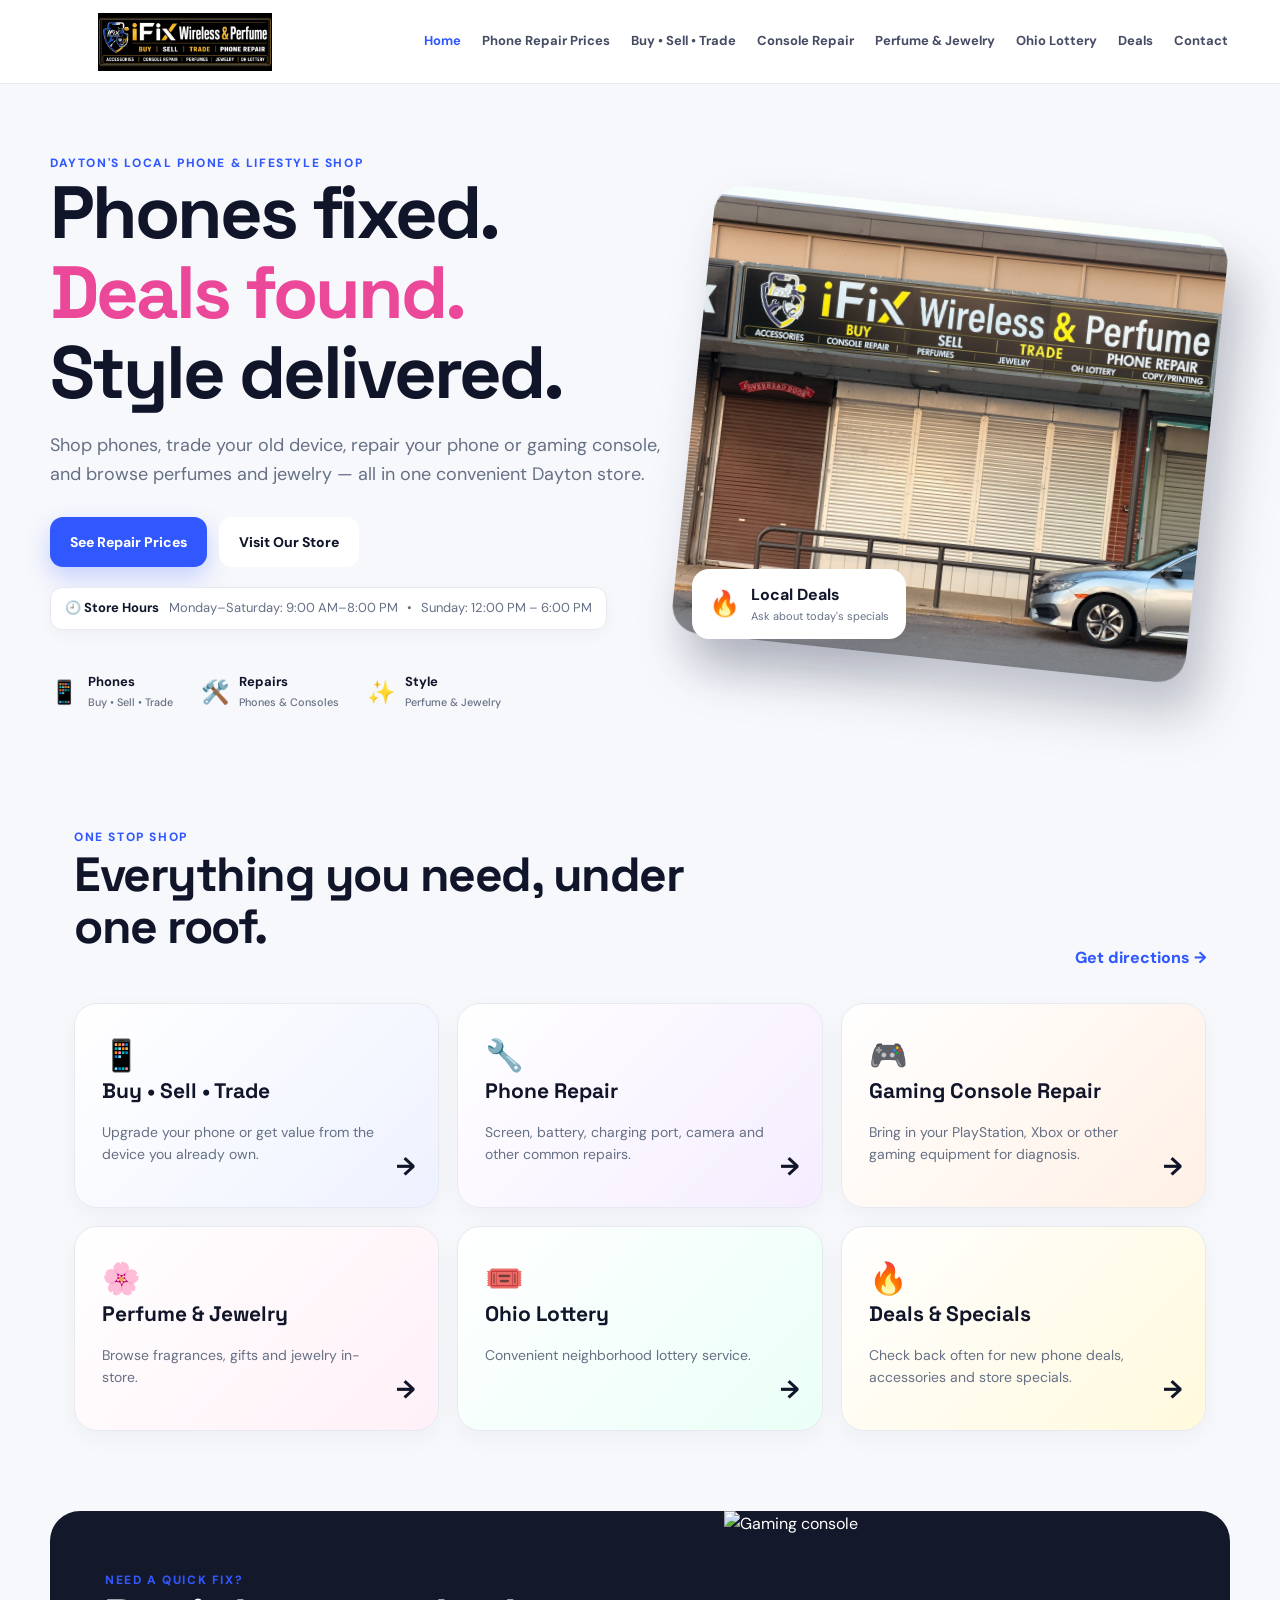
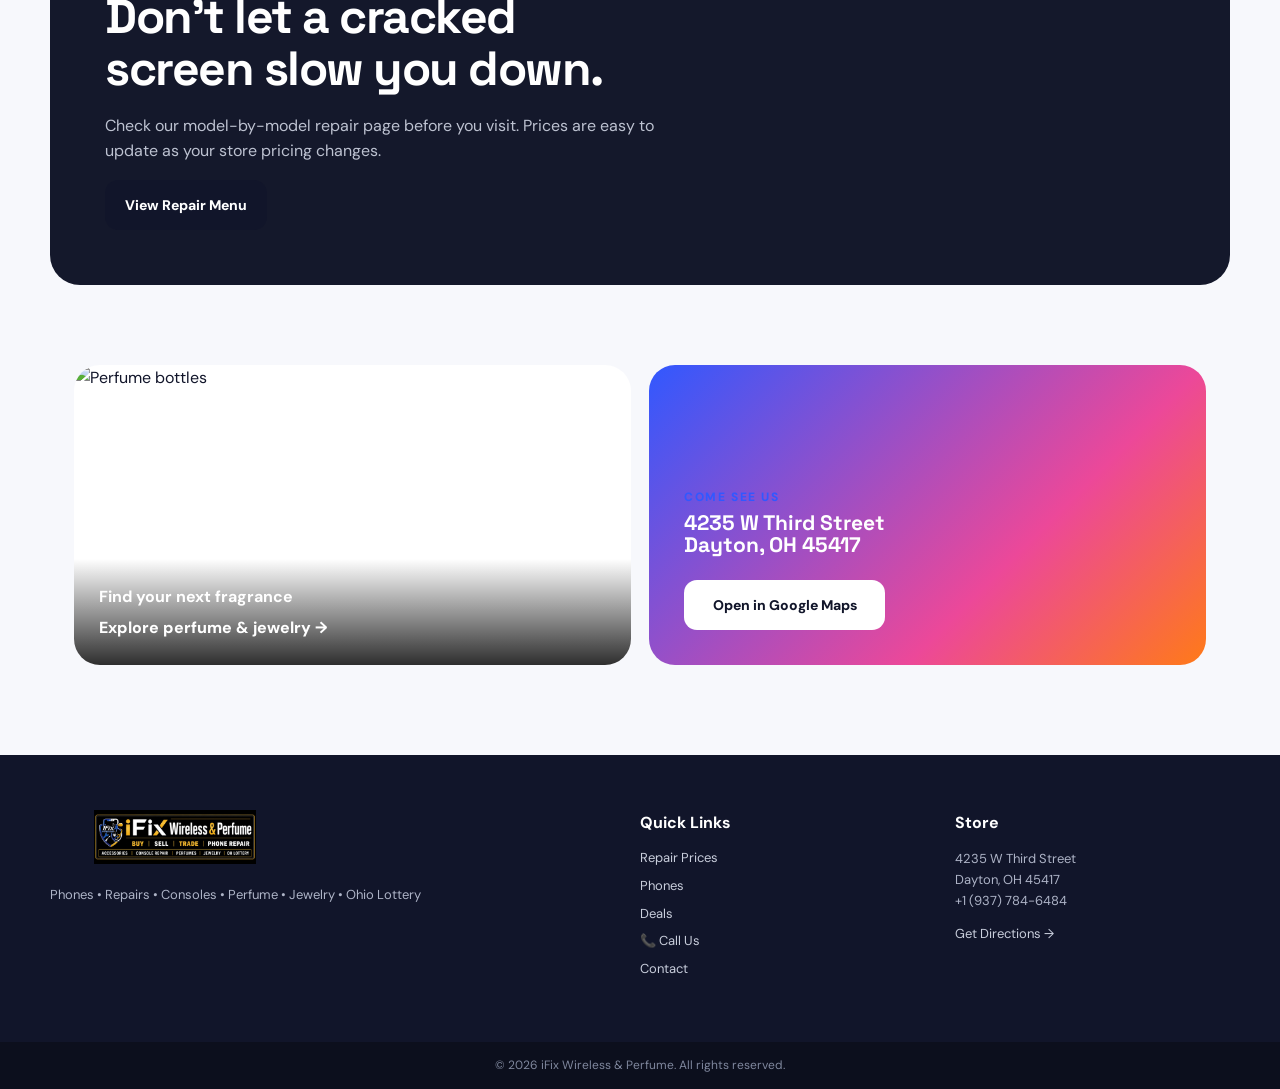
==== index.html @ 4bafa212 "Add files via upload" ====
<!DOCTYPE html>
<html lang="en">
<head>
  <meta charset="UTF-8">
  <meta name="viewport" content="width=device-width, initial-scale=1.0">
  <title>iFix Wireless & Perfume | Dayton, OH</title>
  <meta name="description" content="iFix Wireless & Perfume in Dayton, Ohio — buy, sell and trade phones, phone repair, gaming console repair, perfumes, jewelry and Ohio Lottery.">
  <link rel="stylesheet" href="style.css">
</head>
<body>
<header class="site-header">
  <a class="logo" href="index.html"><img src="assets/ifix-logo.jpeg" alt="iFix Wireless & Perfume logo"></a>
  <button class="menu-toggle" aria-label="Open menu">☰</button>
  <nav class="nav">
    <a class="active" href="index.html">Home</a>
    <a href="repairs.html">Phone Repair Prices</a>
    <a href="phones.html">Buy • Sell • Trade</a>
    <a href="consoles.html">Console Repair</a>
    <a href="perfume.html">Perfume & Jewelry</a>
    <a href="lottery.html">Ohio Lottery</a>
    <a href="deals.html">Deals</a>
    <a href="contact.html">Contact</a>
  </nav>
</header>

<main>
<section class="hero">
  <div class="hero-copy">
    <div class="eyebrow">DAYTON'S LOCAL PHONE & LIFESTYLE SHOP</div>
    <h1>Phones fixed.<br><span>Deals found.</span><br>Style delivered.</h1>
    <p>Shop phones, trade your old device, repair your phone or gaming console, and browse perfumes and jewelry — all in one convenient Dayton store.</p>
    <div class="hero-buttons">
      <a class="btn primary" href="repairs.html">See Repair Prices</a>
      <a class="btn light" href="contact.html">Visit Our Store</a>
    </div>
    <div class="store-hours"><strong>🕘 Store Hours</strong> Monday–Saturday: 9:00 AM–8:00 PM &nbsp; • &nbsp; Sunday: 12:00 PM – 6:00 PM</div><div class="trust-row">
      <div><strong>📱</strong><span>Phones<br><small>Buy • Sell • Trade</small></span></div>
      <div><strong>🛠️</strong><span>Repairs<br><small>Phones & Consoles</small></span></div>
      <div><strong>✨</strong><span>Style<br><small>Perfume & Jewelry</small></span></div>
    </div>
  </div>
  <div class="hero-art">
    <div class="orb orb1"></div><div class="orb orb2"></div>
    <img src="assets/store-front.jpeg" alt="iFix Wireless & Perfume storefront">
    <div class="floating-card"><span>🔥</span><div><b>Local Deals</b><small>Ask about today's specials</small></div></div>
  </div>
</section>

<section class="section">
  <div class="section-heading">
    <div><span class="eyebrow">ONE STOP SHOP</span><h2>Everything you need, under one roof.</h2></div>
    <a class="text-link" href="contact.html">Get directions →</a>
  </div>
  <div class="service-grid">
    <a class="service-card blue" href="phones.html"><span class="icon">📱</span><h3>Buy • Sell • Trade</h3><p>Upgrade your phone or get value from the device you already own.</p><span class="arrow">→</span></a>
    <a class="service-card purple" href="repairs.html"><span class="icon">🔧</span><h3>Phone Repair</h3><p>Screen, battery, charging port, camera and other common repairs.</p><span class="arrow">→</span></a>
    <a class="service-card orange" href="consoles.html"><span class="icon">🎮</span><h3>Gaming Console Repair</h3><p>Bring in your PlayStation, Xbox or other gaming equipment for diagnosis.</p><span class="arrow">→</span></a>
    <a class="service-card pink" href="perfume.html"><span class="icon">🌸</span><h3>Perfume & Jewelry</h3><p>Browse fragrances, gifts and jewelry in-store.</p><span class="arrow">→</span></a>
    <a class="service-card green" href="lottery.html"><span class="icon">🎟️</span><h3>Ohio Lottery</h3><p>Convenient neighborhood lottery service.</p><span class="arrow">→</span></a>
    <a class="service-card yellow" href="deals.html"><span class="icon">🔥</span><h3>Deals & Specials</h3><p>Check back often for new phone deals, accessories and store specials.</p><span class="arrow">→</span></a>
  </div>
</section>

<section class="split-banner">
  <div>
    <span class="eyebrow">NEED A QUICK FIX?</span>
    <h2>Don't let a cracked screen slow you down.</h2>
    <p>Check our model-by-model repair page before you visit. Prices are easy to update as your store pricing changes.</p>
    <a class="btn dark" href="repairs.html">View Repair Menu</a>
  </div>
  <img src="https://commons.wikimedia.org/wiki/Special:Redirect/file/Playstation_5.jpg" alt="Gaming console">
</section>

<section class="photo-strip">
  <div class="photo-card"><img src="https://commons.wikimedia.org/wiki/Special:Redirect/file/Flacons.jpg" alt="Perfume bottles"><div><b>Find your next fragrance</b><a href="perfume.html">Explore perfume & jewelry →</a></div></div>
  <div class="photo-card gradient-card"><div><span class="eyebrow">COME SEE US</span><h3>4235 W Third Street<br>Dayton, OH 45417</h3><a class="btn light" target="_blank" rel="noopener" href="https://www.google.com/maps/search/?api=1&query=4235%20W%20Third%20Street%2C%20Dayton%2C%20OH%2045417">Open in Google Maps</a></div></div>
</section>
</main>

<footer class="footer">
  <div><a class="logo" href="index.html"><img src="assets/ifix-logo.jpeg" alt="iFix Wireless & Perfume logo"></a><p>Phones • Repairs • Consoles • Perfume • Jewelry • Ohio Lottery</p></div>
  <div><b>Quick Links</b><a href="repairs.html">Repair Prices</a><a href="phones.html">Phones</a><a href="deals.html">Deals</a><a class="nav-call" href="tel:+19377846484">📞 Call Us</a><a href="contact.html">Contact</a></div>
  <div><b>Store</b><p>4235 W Third Street<br>Dayton, OH 45417<br><a href="tel:+19377846484">+1 (937) 784-6484</a></p><a href="contact.html">Get Directions →</a></div>
</footer>
<div class="copyright">© <span id="year"></span> iFix Wireless & Perfume. All rights reserved.</div>
<script src="script.js"></script>
</body>
</html>
---- style.css ----
@import url('https://fonts.googleapis.com/css2?family=DM+Sans:wght@400;500;600;700&family=Space+Grotesk:wght@500;600;700&display=swap');
:root{--ink:#11152a;--muted:#667085;--bg:#f7f8fc;--white:#fff;--blue:#3158ff;--purple:#7c3aed;--pink:#ec4899;--orange:#ff7a18;--green:#10b981;--yellow:#f7c948;--line:#e7e9f1;--shadow:0 20px 50px rgba(24,31,66,.12)}
*{box-sizing:border-box}html{scroll-behavior:smooth}body{margin:0;background:var(--bg);color:var(--ink);font-family:"DM Sans",Arial,sans-serif;line-height:1.6}a{color:inherit;text-decoration:none}.site-header{height:84px;background:rgba(255,255,255,.96);backdrop-filter:blur(14px);display:flex;align-items:center;padding:0 max(24px,calc((100% - 1180px)/2));gap:28px;position:sticky;top:0;z-index:20;border-bottom:1px solid var(--line)}.logo img{height:58px;width:270px;max-width:100%;object-fit:contain;object-position:center;display:block}.logo{font-family:"Space Grotesk";font-weight:700;font-size:21px;white-space:nowrap}.logo span{color:var(--blue)}.logo b{color:var(--pink)}.nav{margin-left:auto;display:flex;gap:17px;align-items:center;font-size:13px;font-weight:700}.nav a{padding:8px 2px;color:#454b63}.nav a:hover,.nav a.active{color:var(--blue)}.nav .nav-call{background:var(--blue);color:#fff!important;padding:9px 12px;border-radius:10px}.menu-toggle{display:none;margin-left:auto;border:0;background:none;font-size:25px}.hero{max-width:1280px;margin:0 auto;padding:70px 50px 55px;display:grid;grid-template-columns:1.05fr .95fr;align-items:center;min-height:620px;overflow:hidden}.eyebrow{font-size:12px;font-weight:800;letter-spacing:1.6px;color:var(--blue)}h1,h2,h3{font-family:"Space Grotesk";line-height:1.08;margin:0 0 18px}h1{font-size:clamp(44px,6vw,74px);letter-spacing:-3px}h2{font-size:clamp(32px,4vw,48px);letter-spacing:-1.5px}h3{font-size:21px}.hero h1 span{color:var(--pink)}.hero-copy>p{max-width:610px;font-size:18px;color:var(--muted);margin:0 0 28px}.hero-buttons{display:flex;gap:12px;flex-wrap:wrap}.btn{display:inline-flex;align-items:center;justify-content:center;border-radius:13px;padding:13px 19px;font-weight:800;font-size:14px;border:1px solid transparent;transition:.2s}.btn:hover{transform:translateY(-2px)}.primary{background:var(--blue);color:#fff;box-shadow:0 10px 25px rgba(49,88,255,.25)}.light{background:#fff;color:var(--ink)}.dark{background:var(--ink);color:#fff}.secondary{background:#fff;border-color:var(--line)}.hero-art{height:520px;position:relative;display:flex;justify-content:center;align-items:center}.hero-art:before{content:"";position:absolute;width:390px;height:390px;border-radius:50%;background:linear-gradient(135deg,#dfe5ff,#ffd8ef);filter:blur(1px)}.hero-art img{height:450px;width:100%;max-width:92%;object-fit:cover;border-radius:28px;position:relative;z-index:2;filter:drop-shadow(20px 30px 25px rgba(21,26,50,.25));transform:rotate(6deg)}.orb{position:absolute;border-radius:50%;z-index:1}.orb1{width:85px;height:85px;background:#ffd166;top:80px;right:15%;}.orb2{width:55px;height:55px;background:#7c3aed;bottom:80px;left:8%}.floating-card{position:absolute;z-index:3;bottom:55px;left:4%;background:#fff;border-radius:17px;padding:13px 17px;display:flex;gap:11px;align-items:center;box-shadow:var(--shadow)}.floating-card span{font-size:25px}.floating-card small{display:block;color:var(--muted);font-size:11px}.store-hours{display:inline-block;margin:20px 0 0;padding:10px 14px;border-radius:12px;background:#fff;border:1px solid var(--line);font-size:13px;color:var(--muted);box-shadow:0 5px 18px rgba(20,28,60,.04)}.store-hours strong{color:var(--ink);margin-right:7px}.trust-row{display:flex;gap:28px;margin-top:42px}.trust-row div{display:flex;gap:9px;align-items:center;font-size:13px;font-weight:700}.trust-row strong{font-size:23px}.trust-row small{font-weight:500;color:var(--muted)}.section{max-width:1180px;margin:auto;padding:80px 24px}.section-heading{display:flex;align-items:end;justify-content:space-between;gap:25px;margin-bottom:32px}.section-heading h2{max-width:700px}.text-link{font-weight:800;color:var(--blue)}.service-grid{display:grid;grid-template-columns:repeat(3,1fr);gap:18px}.service-card{position:relative;min-height:190px;padding:27px;border-radius:23px;background:#fff;border:1px solid var(--line);box-shadow:0 8px 25px rgba(20,28,60,.04);overflow:hidden;transition:.2s}.service-card:hover{transform:translateY(-4px);box-shadow:var(--shadow)}.service-card .icon{font-size:31px}.service-card p{color:var(--muted);font-size:14px;max-width:290px}.service-card .arrow{position:absolute;right:23px;bottom:20px;font-size:25px;font-weight:800}.blue{background:linear-gradient(135deg,#fff,#eef2ff)}.purple{background:linear-gradient(135deg,#fff,#f5edff)}.orange{background:linear-gradient(135deg,#fff,#fff0e5)}.pink{background:linear-gradient(135deg,#fff,#fff0f7)}.green{background:linear-gradient(135deg,#fff,#eafff7)}.yellow{background:linear-gradient(135deg,#fff,#fff9dd)}.split-banner{max-width:1180px;margin:0 auto 80px;background:#14182b;color:#fff;border-radius:30px;overflow:hidden;display:grid;grid-template-columns:1fr .75fr;align-items:stretch}.split-banner>div{padding:55px}.split-banner p{color:#bdc2d1;max-width:550px}.split-banner img{width:100%;height:100%;min-height:310px;object-fit:cover}.photo-strip{max-width:1180px;margin:0 auto 90px;padding:0 24px;display:grid;grid-template-columns:1fr 1fr;gap:18px}.photo-card{min-height:300px;border-radius:26px;overflow:hidden;position:relative;background:#fff}.photo-card img{width:100%;height:100%;object-fit:cover;position:absolute;inset:0}.photo-card>div{position:absolute;bottom:0;left:0;right:0;padding:25px;color:#fff;background:linear-gradient(transparent,rgba(0,0,0,.82));display:flex;flex-direction:column;gap:5px}.photo-card a{font-weight:800}.gradient-card{background:linear-gradient(135deg,#3158ff,#ec4899 65%,#ff7a18);padding:35px;display:flex;align-items:end}.gradient-card>div{position:static;background:none;padding:0}.page-hero{padding:75px max(24px,calc((100% - 1180px)/2));min-height:350px;display:grid;grid-template-columns:1fr .55fr;align-items:center;gap:35px}.page-hero h1{font-size:58px}.page-hero p{max-width:650px;color:var(--muted);font-size:17px}.repair-hero{background:linear-gradient(120deg,#e9edff,#fdf1ff)}.phones-hero{background:linear-gradient(120deg,#eef4ff,#fff)}.console-hero{background:linear-gradient(120deg,#fff0e5,#f3edff)}.perfume-hero{background:linear-gradient(120deg,#fff0f8,#fff8eb)}.deals-hero{background:linear-gradient(120deg,#fff0e5,#e9edff)}.contact-hero{background:linear-gradient(120deg,#e8fff7,#eef2ff)}.contact-hero img{width:100%;height:310px;object-fit:cover;border-radius:26px;box-shadow:var(--shadow)}.page-hero img{width:100%;max-height:330px;object-fit:contain;filter:drop-shadow(10px 18px 20px rgba(20,25,50,.15))}.price-tools{display:flex;gap:12px;margin-bottom:25px}.price-tools input,.price-tools select{padding:14px 15px;border:1px solid var(--line);border-radius:12px;background:#fff;font:inherit}.price-tools input{flex:1}.repair-table{background:#fff;border:1px solid var(--line);border-radius:18px;overflow:hidden}.repair-row{display:grid;grid-template-columns:1.4fr repeat(4,1fr);padding:16px 20px;border-bottom:1px solid var(--line);gap:12px;align-items:center}.repair-row.head{background:#11152a;color:#fff;font-weight:800}.repair-row:last-child{border-bottom:0}.repair-row span:not(:first-child){text-align:right}.price{font-weight:800}.notice{margin-top:20px;padding:16px 18px;border-radius:13px;background:#fff9dc;border:1px solid #f1dd84;color:#62551b;font-size:13px}.notice.wide{max-width:1180px;margin:0 auto 80px}.cta-band{padding:55px 24px;background:linear-gradient(120deg,#3158ff,#7c3aed);color:#fff;display:flex;justify-content:center;align-items:center;gap:45px}.cta-band p{color:#dce1ff}.brand-grid{display:grid;grid-template-columns:repeat(4,1fr);gap:16px;margin-bottom:55px}.brand-grid div{background:#fff;border:1px solid var(--line);border-radius:18px;padding:24px;font-size:28px}.brand-grid b{font-size:17px;margin-left:8px}.brand-grid small{display:block;color:var(--muted);font-size:12px;margin-top:3px}.three-col{display:grid;grid-template-columns:repeat(3,1fr);gap:18px}.info-card{background:#fff;border:1px solid var(--line);border-radius:20px;padding:28px}.info-card>span{font-size:31px}.info-card p{color:var(--muted)}.dark-callout{padding:70px 24px;background:#11152a;color:#fff;text-align:center}.dark-callout p{color:#b9bfd1}.lottery-hero{padding:85px max(24px,calc((100% - 1180px)/2));background:linear-gradient(120deg,#102b7d,#174ad8,#8b2be2);color:#fff;min-height:430px;display:flex;align-items:center}.lottery-hero .eyebrow{color:#ffe16a}.lottery-hero p{color:#e0e5ff;max-width:620px;font-size:18px}.lottery-ticket{display:inline-flex;align-items:center;gap:14px;margin-top:20px;padding:18px 24px;background:#fff;color:#174ad8;border-radius:18px;font-weight:700;box-shadow:0 15px 35px rgba(0,0,0,.2)}.lottery-ticket:first-letter{font-size:35px}.two-feature{display:grid;grid-template-columns:1fr 1fr;gap:60px;align-items:center}.feature-image{border-radius:25px;overflow:hidden;height:420px}.feature-image img{width:100%;height:100%;object-fit:cover}.check-list{padding:0;list-style:none}.check-list li{margin:13px 0;font-weight:700}.check-list li:before{content:"✓";color:var(--green);margin-right:10px}.jewelry-block{margin-top:60px;border-radius:25px;padding:50px;background:linear-gradient(135deg,#11152a,#7c3aed);color:#fff}.jewelry-block .eyebrow{color:#ffd3ef}.jewelry-block p{color:#ddd}.deal-grid{display:grid;grid-template-columns:repeat(2,1fr);gap:20px}.deal-card{padding:30px;border-radius:24px;background:#fff;border:1px solid var(--line);min-height:230px}.deal-card.featured{background:linear-gradient(135deg,#3158ff,#7c3aed);color:#fff}.deal-tag{font-size:11px;font-weight:900;letter-spacing:1.4px}.deal-card p{color:var(--muted)}.deal-card.featured p{color:#e0e5ff}.deal-card a{font-weight:800;color:var(--blue)}.deal-card.featured a{color:#fff}.update-guide{margin-top:25px;padding:24px;border-radius:18px;background:#fff;border:1px dashed #b8bdd0}.update-guide code{background:#eef0f7;padding:3px 6px;border-radius:5px}.contact-grid{display:grid;grid-template-columns:repeat(3,1fr);gap:18px}.contact-card{background:#fff;border:1px solid var(--line);border-radius:22px;padding:30px}.big-icon{font-size:34px}.map-section{max-width:1180px;margin:0 auto 80px;border-radius:25px;overflow:hidden;box-shadow:var(--shadow)}.map-section iframe{width:100%;height:400px;border:0}.footer .logo img{height:54px;width:250px;max-width:100%;object-fit:contain}
.footer{background:#11152a;color:#fff;padding:55px max(24px,calc((100% - 1180px)/2));display:grid;grid-template-columns:2fr 1fr 1fr;gap:40px}.footer .logo{display:inline-block}.footer p{color:#aeb4c7;font-size:13px}.footer>b,.footer>div>b{display:block;margin-bottom:12px}.footer>div>a:not(.logo){display:block;color:#c9cedc;font-size:13px;margin:7px 0}.copyright{background:#0c0f1d;color:#7f879d;text-align:center;font-size:12px;padding:14px}.footer a:hover{color:#fff}.hero+.section{padding-top:55px}
@media(max-width:950px){.nav{display:none;position:absolute;top:76px;left:0;right:0;background:#fff;padding:15px 24px;flex-direction:column;align-items:stretch;border-bottom:1px solid var(--line)}.nav.open{display:flex}.menu-toggle{display:block}.hero{grid-template-columns:1fr;padding:55px 24px}.hero-art{height:390px}.page-hero{grid-template-columns:1fr}.service-grid{grid-template-columns:repeat(2,1fr)}.split-banner{margin:0 24px 60px}.photo-strip{grid-template-columns:1fr}.footer{grid-template-columns:1fr 1fr}.brand-grid{grid-template-columns:repeat(2,1fr)}.contact-grid{grid-template-columns:1fr}.two-feature{grid-template-columns:1fr}}
@media(max-width:600px){h1{font-size:45px;letter-spacing:-2px}.page-hero h1{font-size:45px}.service-grid,.three-col,.deal-grid{grid-template-columns:1fr}.trust-row{gap:15px;flex-wrap:wrap}.hero-art img{height:330px}.hero-art:before{width:300px;height:300px}.split-banner{grid-template-columns:1fr}.split-banner>div{padding:35px}.repair-row{grid-template-columns:1.2fr repeat(2,1fr);font-size:12px}.repair-row span:nth-child(n+4){display:none}.price-tools{flex-direction:column}.brand-grid{grid-template-columns:1fr 1fr}.footer{grid-template-columns:1fr}.page-hero{padding-top:50px;padding-bottom:50px}.feature-image{height:300px}}
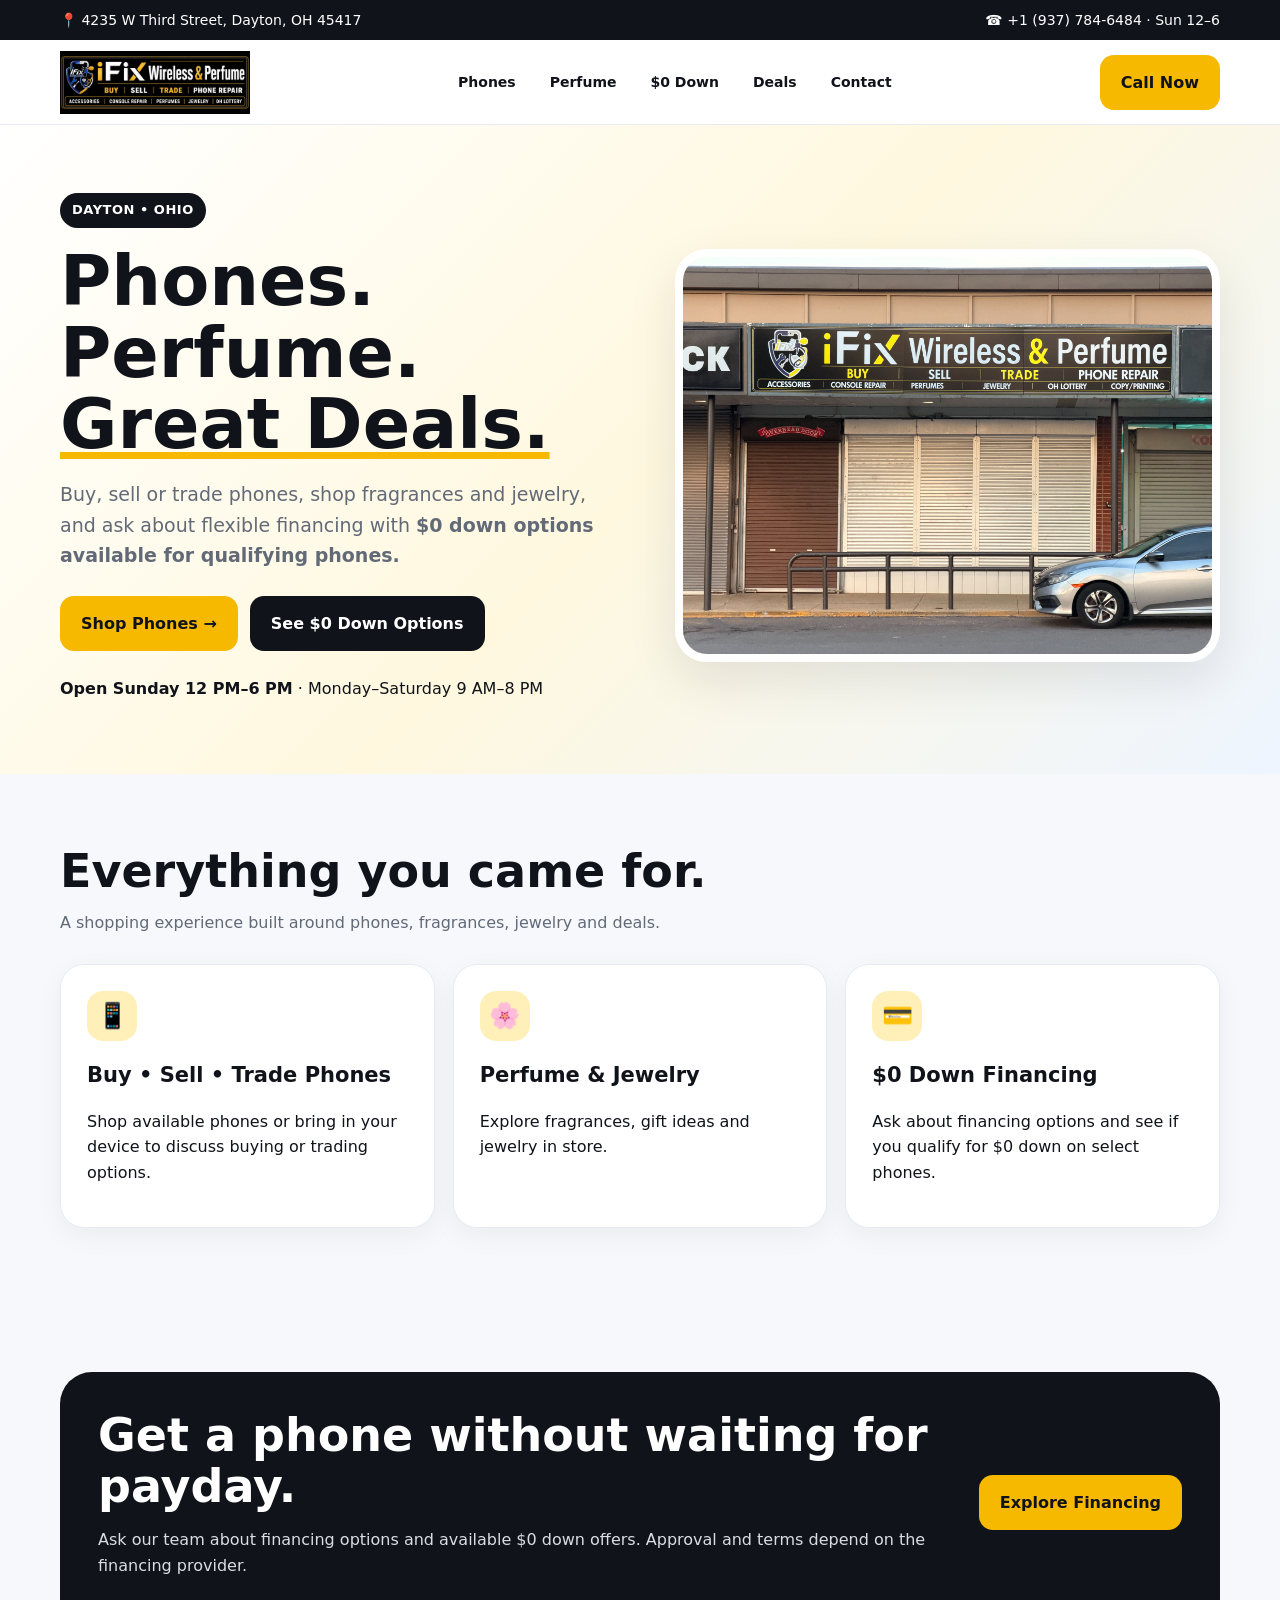
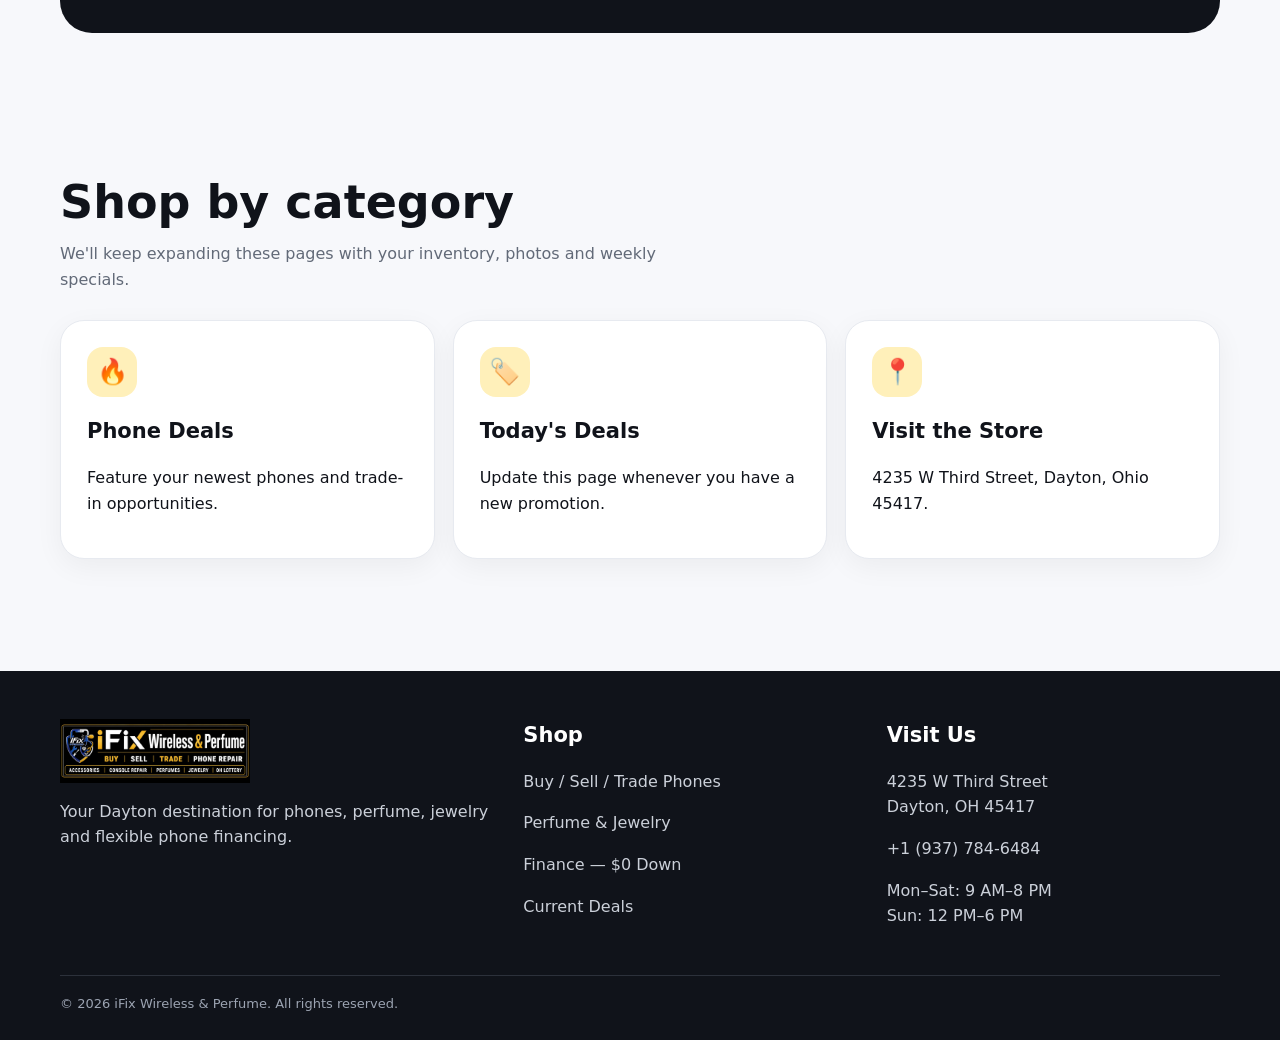
==== commit 938fd905: "Add files via upload" ====
--- a/index.html
+++ b/index.html
@@ -1,88 +1,4 @@
-<!DOCTYPE html>
-<html lang="en">
-<head>
-  <meta charset="UTF-8">
-  <meta name="viewport" content="width=device-width, initial-scale=1.0">
-  <title>iFix Wireless & Perfume | Dayton, OH</title>
-  <meta name="description" content="iFix Wireless & Perfume in Dayton, Ohio — buy, sell and trade phones, phone repair, gaming console repair, perfumes, jewelry and Ohio Lottery.">
-  <link rel="stylesheet" href="style.css">
-</head>
-<body>
-<header class="site-header">
-  <a class="logo" href="index.html"><img src="assets/ifix-logo.jpeg" alt="iFix Wireless & Perfume logo"></a>
-  <button class="menu-toggle" aria-label="Open menu">☰</button>
-  <nav class="nav">
-    <a class="active" href="index.html">Home</a>
-    <a href="repairs.html">Phone Repair Prices</a>
-    <a href="phones.html">Buy • Sell • Trade</a>
-    <a href="consoles.html">Console Repair</a>
-    <a href="perfume.html">Perfume & Jewelry</a>
-    <a href="lottery.html">Ohio Lottery</a>
-    <a href="deals.html">Deals</a>
-    <a href="contact.html">Contact</a>
-  </nav>
-</header>
-
-<main>
-<section class="hero">
-  <div class="hero-copy">
-    <div class="eyebrow">DAYTON'S LOCAL PHONE & LIFESTYLE SHOP</div>
-    <h1>Phones fixed.<br><span>Deals found.</span><br>Style delivered.</h1>
-    <p>Shop phones, trade your old device, repair your phone or gaming console, and browse perfumes and jewelry — all in one convenient Dayton store.</p>
-    <div class="hero-buttons">
-      <a class="btn primary" href="repairs.html">See Repair Prices</a>
-      <a class="btn light" href="contact.html">Visit Our Store</a>
-    </div>
-    <div class="store-hours"><strong>🕘 Store Hours</strong> Monday–Saturday: 9:00 AM–8:00 PM &nbsp; • &nbsp; Sunday: 12:00 PM – 6:00 PM</div><div class="trust-row">
-      <div><strong>📱</strong><span>Phones<br><small>Buy • Sell • Trade</small></span></div>
-      <div><strong>🛠️</strong><span>Repairs<br><small>Phones & Consoles</small></span></div>
-      <div><strong>✨</strong><span>Style<br><small>Perfume & Jewelry</small></span></div>
-    </div>
-  </div>
-  <div class="hero-art">
-    <div class="orb orb1"></div><div class="orb orb2"></div>
-    <img src="assets/store-front.jpeg" alt="iFix Wireless & Perfume storefront">
-    <div class="floating-card"><span>🔥</span><div><b>Local Deals</b><small>Ask about today's specials</small></div></div>
-  </div>
-</section>
-
-<section class="section">
-  <div class="section-heading">
-    <div><span class="eyebrow">ONE STOP SHOP</span><h2>Everything you need, under one roof.</h2></div>
-    <a class="text-link" href="contact.html">Get directions →</a>
-  </div>
-  <div class="service-grid">
-    <a class="service-card blue" href="phones.html"><span class="icon">📱</span><h3>Buy • Sell • Trade</h3><p>Upgrade your phone or get value from the device you already own.</p><span class="arrow">→</span></a>
-    <a class="service-card purple" href="repairs.html"><span class="icon">🔧</span><h3>Phone Repair</h3><p>Screen, battery, charging port, camera and other common repairs.</p><span class="arrow">→</span></a>
-    <a class="service-card orange" href="consoles.html"><span class="icon">🎮</span><h3>Gaming Console Repair</h3><p>Bring in your PlayStation, Xbox or other gaming equipment for diagnosis.</p><span class="arrow">→</span></a>
-    <a class="service-card pink" href="perfume.html"><span class="icon">🌸</span><h3>Perfume & Jewelry</h3><p>Browse fragrances, gifts and jewelry in-store.</p><span class="arrow">→</span></a>
-    <a class="service-card green" href="lottery.html"><span class="icon">🎟️</span><h3>Ohio Lottery</h3><p>Convenient neighborhood lottery service.</p><span class="arrow">→</span></a>
-    <a class="service-card yellow" href="deals.html"><span class="icon">🔥</span><h3>Deals & Specials</h3><p>Check back often for new phone deals, accessories and store specials.</p><span class="arrow">→</span></a>
-  </div>
-</section>
-
-<section class="split-banner">
-  <div>
-    <span class="eyebrow">NEED A QUICK FIX?</span>
-    <h2>Don't let a cracked screen slow you down.</h2>
-    <p>Check our model-by-model repair page before you visit. Prices are easy to update as your store pricing changes.</p>
-    <a class="btn dark" href="repairs.html">View Repair Menu</a>
-  </div>
-  <img src="https://commons.wikimedia.org/wiki/Special:Redirect/file/Playstation_5.jpg" alt="Gaming console">
-</section>
-
-<section class="photo-strip">
-  <div class="photo-card"><img src="https://commons.wikimedia.org/wiki/Special:Redirect/file/Flacons.jpg" alt="Perfume bottles"><div><b>Find your next fragrance</b><a href="perfume.html">Explore perfume & jewelry →</a></div></div>
-  <div class="photo-card gradient-card"><div><span class="eyebrow">COME SEE US</span><h3>4235 W Third Street<br>Dayton, OH 45417</h3><a class="btn light" target="_blank" rel="noopener" href="https://www.google.com/maps/search/?api=1&query=4235%20W%20Third%20Street%2C%20Dayton%2C%20OH%2045417">Open in Google Maps</a></div></div>
-</section>
-</main>
-
-<footer class="footer">
-  <div><a class="logo" href="index.html"><img src="assets/ifix-logo.jpeg" alt="iFix Wireless & Perfume logo"></a><p>Phones • Repairs • Consoles • Perfume • Jewelry • Ohio Lottery</p></div>
-  <div><b>Quick Links</b><a href="repairs.html">Repair Prices</a><a href="phones.html">Phones</a><a href="deals.html">Deals</a><a class="nav-call" href="tel:+19377846484">📞 Call Us</a><a href="contact.html">Contact</a></div>
-  <div><b>Store</b><p>4235 W Third Street<br>Dayton, OH 45417<br><a href="tel:+19377846484">+1 (937) 784-6484</a></p><a href="contact.html">Get Directions →</a></div>
-</footer>
-<div class="copyright">© <span id="year"></span> iFix Wireless & Perfume. All rights reserved.</div>
-<script src="script.js"></script>
-</body>
-</html>
+<!doctype html><html lang="en"><head><meta charset="utf-8"><meta name="viewport" content="width=device-width,initial-scale=1"><title>iFix Wireless & Perfume | Phones, Perfume & $0 Down Financing</title><meta name="description" content="Shop phones, buy sell trade devices, discover perfume and jewelry, and ask about $0 down financing at iFix Wireless & Perfume in Dayton, Ohio."><link rel="stylesheet" href="style.css"></head><body><div class="topbar"><div class="container"><span>📍 4235 W Third Street, Dayton, OH 45417</span><span>☎ +1 (937) 784-6484 · Sun 12–6</span></div></div><header class="header"><div class="container nav"><a href="index.html"><img class="logo" src="assets/ifix-logo.jpeg" alt="iFix Wireless & Perfume logo"></a><nav class="links"><a href="phones.html">Phones</a><a href="perfume.html">Perfume</a><a href="finance.html">$0 Down</a><a href="deals.html">Deals</a><a href="contact.html">Contact</a></nav><a class="btn btn-primary" href="tel:+19377846484">Call Now</a></div></header><main><section class="hero"><div class="container hero-grid"><div><span class="eyebrow">DAYTON • OHIO</span><h1>Phones. Perfume. <span style="text-decoration:underline;text-decoration-color:#f6b900">Great Deals.</span></h1><p class="lead">Buy, sell or trade phones, shop fragrances and jewelry, and ask about flexible financing with <strong>$0 down options available for qualifying phones.</strong></p><div class="hero-actions"><a class="btn btn-primary" href="phones.html">Shop Phones →</a><a class="btn btn-dark" href="finance.html">See $0 Down Options</a></div><p><strong>Open Sunday 12 PM–6 PM</strong> · Monday–Saturday 9 AM–8 PM</p></div><div class="hero-photo"><img src="assets/storefront.jpeg" alt="iFix Wireless & Perfume storefront"></div></div></section>
+<section class="section"><div class="container"><div class="section-head"><div><h2>Everything you came for.</h2><p>A shopping experience built around phones, fragrances, jewelry and deals.</p></div></div><div class="cards"><a class="card" href="phones.html"><div class="icon">📱</div><h3>Buy • Sell • Trade Phones</h3><p>Shop available phones or bring in your device to discuss buying or trading options.</p></a><a class="card" href="perfume.html"><div class="icon">🌸</div><h3>Perfume & Jewelry</h3><p>Explore fragrances, gift ideas and jewelry in store.</p></a><a class="card" href="finance.html"><div class="icon">💳</div><h3>$0 Down Financing</h3><p>Ask about financing options and see if you qualify for $0 down on select phones.</p></a></div></div></section>
+<section class="section"><div class="container"><div class="promo"><div><h2>Get a phone without waiting for payday.</h2><p>Ask our team about financing options and available $0 down offers. Approval and terms depend on the financing provider.</p></div><a class="btn btn-primary" href="finance.html">Explore Financing</a></div></div></section>
+<section class="section"><div class="container"><div class="section-head"><div><h2>Shop by category</h2><p>We'll keep expanding these pages with your inventory, photos and weekly specials.</p></div></div><div class="cards"><a class="card" href="phones.html"><div class="icon">🔥</div><h3>Phone Deals</h3><p>Feature your newest phones and trade-in opportunities.</p></a><a class="card" href="deals.html"><div class="icon">🏷️</div><h3>Today's Deals</h3><p>Update this page whenever you have a new promotion.</p></a><a class="card" href="contact.html"><div class="icon">📍</div><h3>Visit the Store</h3><p>4235 W Third Street, Dayton, Ohio 45417.</p></a></div></div></section></main><footer class="footer"><div class="container footer-grid"><div><img class="logo" src="assets/ifix-logo.jpeg" alt="iFix Wireless & Perfume logo"><p>Your Dayton destination for phones, perfume, jewelry and flexible phone financing.</p></div><div><h3>Shop</h3><p><a href="phones.html">Buy / Sell / Trade Phones</a></p><p><a href="perfume.html">Perfume & Jewelry</a></p><p><a href="finance.html">Finance — $0 Down</a></p><p><a href="deals.html">Current Deals</a></p></div><div><h3>Visit Us</h3><p>4235 W Third Street<br>Dayton, OH 45417</p><p><a href="tel:+19377846484">+1 (937) 784-6484</a></p><p>Mon–Sat: 9 AM–8 PM<br>Sun: 12 PM–6 PM</p></div></div><div class="container footer-bottom">© 2026 iFix Wireless & Perfume. All rights reserved.</div></footer></body></html>
--- a/style.css
+++ b/style.css
@@ -1,6 +1,13 @@
-@import url('https://fonts.googleapis.com/css2?family=DM+Sans:wght@400;500;600;700&family=Space+Grotesk:wght@500;600;700&display=swap');
-:root{--ink:#11152a;--muted:#667085;--bg:#f7f8fc;--white:#fff;--blue:#3158ff;--purple:#7c3aed;--pink:#ec4899;--orange:#ff7a18;--green:#10b981;--yellow:#f7c948;--line:#e7e9f1;--shadow:0 20px 50px rgba(24,31,66,.12)}
-*{box-sizing:border-box}html{scroll-behavior:smooth}body{margin:0;background:var(--bg);color:var(--ink);font-family:"DM Sans",Arial,sans-serif;line-height:1.6}a{color:inherit;text-decoration:none}.site-header{height:84px;background:rgba(255,255,255,.96);backdrop-filter:blur(14px);display:flex;align-items:center;padding:0 max(24px,calc((100% - 1180px)/2));gap:28px;position:sticky;top:0;z-index:20;border-bottom:1px solid var(--line)}.logo img{height:58px;width:270px;max-width:100%;object-fit:contain;object-position:center;display:block}.logo{font-family:"Space Grotesk";font-weight:700;font-size:21px;white-space:nowrap}.logo span{color:var(--blue)}.logo b{color:var(--pink)}.nav{margin-left:auto;display:flex;gap:17px;align-items:center;font-size:13px;font-weight:700}.nav a{padding:8px 2px;color:#454b63}.nav a:hover,.nav a.active{color:var(--blue)}.nav .nav-call{background:var(--blue);color:#fff!important;padding:9px 12px;border-radius:10px}.menu-toggle{display:none;margin-left:auto;border:0;background:none;font-size:25px}.hero{max-width:1280px;margin:0 auto;padding:70px 50px 55px;display:grid;grid-template-columns:1.05fr .95fr;align-items:center;min-height:620px;overflow:hidden}.eyebrow{font-size:12px;font-weight:800;letter-spacing:1.6px;color:var(--blue)}h1,h2,h3{font-family:"Space Grotesk";line-height:1.08;margin:0 0 18px}h1{font-size:clamp(44px,6vw,74px);letter-spacing:-3px}h2{font-size:clamp(32px,4vw,48px);letter-spacing:-1.5px}h3{font-size:21px}.hero h1 span{color:var(--pink)}.hero-copy>p{max-width:610px;font-size:18px;color:var(--muted);margin:0 0 28px}.hero-buttons{display:flex;gap:12px;flex-wrap:wrap}.btn{display:inline-flex;align-items:center;justify-content:center;border-radius:13px;padding:13px 19px;font-weight:800;font-size:14px;border:1px solid transparent;transition:.2s}.btn:hover{transform:translateY(-2px)}.primary{background:var(--blue);color:#fff;box-shadow:0 10px 25px rgba(49,88,255,.25)}.light{background:#fff;color:var(--ink)}.dark{background:var(--ink);color:#fff}.secondary{background:#fff;border-color:var(--line)}.hero-art{height:520px;position:relative;display:flex;justify-content:center;align-items:center}.hero-art:before{content:"";position:absolute;width:390px;height:390px;border-radius:50%;background:linear-gradient(135deg,#dfe5ff,#ffd8ef);filter:blur(1px)}.hero-art img{height:450px;width:100%;max-width:92%;object-fit:cover;border-radius:28px;position:relative;z-index:2;filter:drop-shadow(20px 30px 25px rgba(21,26,50,.25));transform:rotate(6deg)}.orb{position:absolute;border-radius:50%;z-index:1}.orb1{width:85px;height:85px;background:#ffd166;top:80px;right:15%;}.orb2{width:55px;height:55px;background:#7c3aed;bottom:80px;left:8%}.floating-card{position:absolute;z-index:3;bottom:55px;left:4%;background:#fff;border-radius:17px;padding:13px 17px;display:flex;gap:11px;align-items:center;box-shadow:var(--shadow)}.floating-card span{font-size:25px}.floating-card small{display:block;color:var(--muted);font-size:11px}.store-hours{display:inline-block;margin:20px 0 0;padding:10px 14px;border-radius:12px;background:#fff;border:1px solid var(--line);font-size:13px;color:var(--muted);box-shadow:0 5px 18px rgba(20,28,60,.04)}.store-hours strong{color:var(--ink);margin-right:7px}.trust-row{display:flex;gap:28px;margin-top:42px}.trust-row div{display:flex;gap:9px;align-items:center;font-size:13px;font-weight:700}.trust-row strong{font-size:23px}.trust-row small{font-weight:500;color:var(--muted)}.section{max-width:1180px;margin:auto;padding:80px 24px}.section-heading{display:flex;align-items:end;justify-content:space-between;gap:25px;margin-bottom:32px}.section-heading h2{max-width:700px}.text-link{font-weight:800;color:var(--blue)}.service-grid{display:grid;grid-template-columns:repeat(3,1fr);gap:18px}.service-card{position:relative;min-height:190px;padding:27px;border-radius:23px;background:#fff;border:1px solid var(--line);box-shadow:0 8px 25px rgba(20,28,60,.04);overflow:hidden;transition:.2s}.service-card:hover{transform:translateY(-4px);box-shadow:var(--shadow)}.service-card .icon{font-size:31px}.service-card p{color:var(--muted);font-size:14px;max-width:290px}.service-card .arrow{position:absolute;right:23px;bottom:20px;font-size:25px;font-weight:800}.blue{background:linear-gradient(135deg,#fff,#eef2ff)}.purple{background:linear-gradient(135deg,#fff,#f5edff)}.orange{background:linear-gradient(135deg,#fff,#fff0e5)}.pink{background:linear-gradient(135deg,#fff,#fff0f7)}.green{background:linear-gradient(135deg,#fff,#eafff7)}.yellow{background:linear-gradient(135deg,#fff,#fff9dd)}.split-banner{max-width:1180px;margin:0 auto 80px;background:#14182b;color:#fff;border-radius:30px;overflow:hidden;display:grid;grid-template-columns:1fr .75fr;align-items:stretch}.split-banner>div{padding:55px}.split-banner p{color:#bdc2d1;max-width:550px}.split-banner img{width:100%;height:100%;min-height:310px;object-fit:cover}.photo-strip{max-width:1180px;margin:0 auto 90px;padding:0 24px;display:grid;grid-template-columns:1fr 1fr;gap:18px}.photo-card{min-height:300px;border-radius:26px;overflow:hidden;position:relative;background:#fff}.photo-card img{width:100%;height:100%;object-fit:cover;position:absolute;inset:0}.photo-card>div{position:absolute;bottom:0;left:0;right:0;padding:25px;color:#fff;background:linear-gradient(transparent,rgba(0,0,0,.82));display:flex;flex-direction:column;gap:5px}.photo-card a{font-weight:800}.gradient-card{background:linear-gradient(135deg,#3158ff,#ec4899 65%,#ff7a18);padding:35px;display:flex;align-items:end}.gradient-card>div{position:static;background:none;padding:0}.page-hero{padding:75px max(24px,calc((100% - 1180px)/2));min-height:350px;display:grid;grid-template-columns:1fr .55fr;align-items:center;gap:35px}.page-hero h1{font-size:58px}.page-hero p{max-width:650px;color:var(--muted);font-size:17px}.repair-hero{background:linear-gradient(120deg,#e9edff,#fdf1ff)}.phones-hero{background:linear-gradient(120deg,#eef4ff,#fff)}.console-hero{background:linear-gradient(120deg,#fff0e5,#f3edff)}.perfume-hero{background:linear-gradient(120deg,#fff0f8,#fff8eb)}.deals-hero{background:linear-gradient(120deg,#fff0e5,#e9edff)}.contact-hero{background:linear-gradient(120deg,#e8fff7,#eef2ff)}.contact-hero img{width:100%;height:310px;object-fit:cover;border-radius:26px;box-shadow:var(--shadow)}.page-hero img{width:100%;max-height:330px;object-fit:contain;filter:drop-shadow(10px 18px 20px rgba(20,25,50,.15))}.price-tools{display:flex;gap:12px;margin-bottom:25px}.price-tools input,.price-tools select{padding:14px 15px;border:1px solid var(--line);border-radius:12px;background:#fff;font:inherit}.price-tools input{flex:1}.repair-table{background:#fff;border:1px solid var(--line);border-radius:18px;overflow:hidden}.repair-row{display:grid;grid-template-columns:1.4fr repeat(4,1fr);padding:16px 20px;border-bottom:1px solid var(--line);gap:12px;align-items:center}.repair-row.head{background:#11152a;color:#fff;font-weight:800}.repair-row:last-child{border-bottom:0}.repair-row span:not(:first-child){text-align:right}.price{font-weight:800}.notice{margin-top:20px;padding:16px 18px;border-radius:13px;background:#fff9dc;border:1px solid #f1dd84;color:#62551b;font-size:13px}.notice.wide{max-width:1180px;margin:0 auto 80px}.cta-band{padding:55px 24px;background:linear-gradient(120deg,#3158ff,#7c3aed);color:#fff;display:flex;justify-content:center;align-items:center;gap:45px}.cta-band p{color:#dce1ff}.brand-grid{display:grid;grid-template-columns:repeat(4,1fr);gap:16px;margin-bottom:55px}.brand-grid div{background:#fff;border:1px solid var(--line);border-radius:18px;padding:24px;font-size:28px}.brand-grid b{font-size:17px;margin-left:8px}.brand-grid small{display:block;color:var(--muted);font-size:12px;margin-top:3px}.three-col{display:grid;grid-template-columns:repeat(3,1fr);gap:18px}.info-card{background:#fff;border:1px solid var(--line);border-radius:20px;padding:28px}.info-card>span{font-size:31px}.info-card p{color:var(--muted)}.dark-callout{padding:70px 24px;background:#11152a;color:#fff;text-align:center}.dark-callout p{color:#b9bfd1}.lottery-hero{padding:85px max(24px,calc((100% - 1180px)/2));background:linear-gradient(120deg,#102b7d,#174ad8,#8b2be2);color:#fff;min-height:430px;display:flex;align-items:center}.lottery-hero .eyebrow{color:#ffe16a}.lottery-hero p{color:#e0e5ff;max-width:620px;font-size:18px}.lottery-ticket{display:inline-flex;align-items:center;gap:14px;margin-top:20px;padding:18px 24px;background:#fff;color:#174ad8;border-radius:18px;font-weight:700;box-shadow:0 15px 35px rgba(0,0,0,.2)}.lottery-ticket:first-letter{font-size:35px}.two-feature{display:grid;grid-template-columns:1fr 1fr;gap:60px;align-items:center}.feature-image{border-radius:25px;overflow:hidden;height:420px}.feature-image img{width:100%;height:100%;object-fit:cover}.check-list{padding:0;list-style:none}.check-list li{margin:13px 0;font-weight:700}.check-list li:before{content:"✓";color:var(--green);margin-right:10px}.jewelry-block{margin-top:60px;border-radius:25px;padding:50px;background:linear-gradient(135deg,#11152a,#7c3aed);color:#fff}.jewelry-block .eyebrow{color:#ffd3ef}.jewelry-block p{color:#ddd}.deal-grid{display:grid;grid-template-columns:repeat(2,1fr);gap:20px}.deal-card{padding:30px;border-radius:24px;background:#fff;border:1px solid var(--line);min-height:230px}.deal-card.featured{background:linear-gradient(135deg,#3158ff,#7c3aed);color:#fff}.deal-tag{font-size:11px;font-weight:900;letter-spacing:1.4px}.deal-card p{color:var(--muted)}.deal-card.featured p{color:#e0e5ff}.deal-card a{font-weight:800;color:var(--blue)}.deal-card.featured a{color:#fff}.update-guide{margin-top:25px;padding:24px;border-radius:18px;background:#fff;border:1px dashed #b8bdd0}.update-guide code{background:#eef0f7;padding:3px 6px;border-radius:5px}.contact-grid{display:grid;grid-template-columns:repeat(3,1fr);gap:18px}.contact-card{background:#fff;border:1px solid var(--line);border-radius:22px;padding:30px}.big-icon{font-size:34px}.map-section{max-width:1180px;margin:0 auto 80px;border-radius:25px;overflow:hidden;box-shadow:var(--shadow)}.map-section iframe{width:100%;height:400px;border:0}.footer .logo img{height:54px;width:250px;max-width:100%;object-fit:contain}
-.footer{background:#11152a;color:#fff;padding:55px max(24px,calc((100% - 1180px)/2));display:grid;grid-template-columns:2fr 1fr 1fr;gap:40px}.footer .logo{display:inline-block}.footer p{color:#aeb4c7;font-size:13px}.footer>b,.footer>div>b{display:block;margin-bottom:12px}.footer>div>a:not(.logo){display:block;color:#c9cedc;font-size:13px;margin:7px 0}.copyright{background:#0c0f1d;color:#7f879d;text-align:center;font-size:12px;padding:14px}.footer a:hover{color:#fff}.hero+.section{padding-top:55px}
-@media(max-width:950px){.nav{display:none;position:absolute;top:76px;left:0;right:0;background:#fff;padding:15px 24px;flex-direction:column;align-items:stretch;border-bottom:1px solid var(--line)}.nav.open{display:flex}.menu-toggle{display:block}.hero{grid-template-columns:1fr;padding:55px 24px}.hero-art{height:390px}.page-hero{grid-template-columns:1fr}.service-grid{grid-template-columns:repeat(2,1fr)}.split-banner{margin:0 24px 60px}.photo-strip{grid-template-columns:1fr}.footer{grid-template-columns:1fr 1fr}.brand-grid{grid-template-columns:repeat(2,1fr)}.contact-grid{grid-template-columns:1fr}.two-feature{grid-template-columns:1fr}}
-@media(max-width:600px){h1{font-size:45px;letter-spacing:-2px}.page-hero h1{font-size:45px}.service-grid,.three-col,.deal-grid{grid-template-columns:1fr}.trust-row{gap:15px;flex-wrap:wrap}.hero-art img{height:330px}.hero-art:before{width:300px;height:300px}.split-banner{grid-template-columns:1fr}.split-banner>div{padding:35px}.repair-row{grid-template-columns:1.2fr repeat(2,1fr);font-size:12px}.repair-row span:nth-child(n+4){display:none}.price-tools{flex-direction:column}.brand-grid{grid-template-columns:1fr 1fr}.footer{grid-template-columns:1fr}.page-hero{padding-top:50px;padding-bottom:50px}.feature-image{height:300px}}
+
+:root{--ink:#10131a;--muted:#626a78;--gold:#f6b900;--blue:#1769ff;--pink:#ff3f8e;--bg:#f7f8fb;--white:#fff;--line:#e7eaf0;--shadow:0 18px 50px rgba(16,19,26,.10);--radius:24px}
+*{box-sizing:border-box}html{scroll-behavior:smooth}body{margin:0;font-family:Inter,ui-sans-serif,system-ui,-apple-system,BlinkMacSystemFont,"Segoe UI",sans-serif;color:var(--ink);background:var(--bg);line-height:1.6}a{color:inherit;text-decoration:none}img{max-width:100%;display:block}.container{width:min(1160px,92%);margin:auto}
+.topbar{background:#10131a;color:#fff;font-size:14px}.topbar .container{display:flex;justify-content:space-between;gap:20px;padding:9px 0}
+.header{background:#fff;position:sticky;top:0;z-index:20;border-bottom:1px solid var(--line)}.nav{display:flex;align-items:center;justify-content:space-between;gap:24px;min-height:84px}.logo{width:190px;height:auto;object-fit:contain}.links{display:flex;align-items:center;gap:8px;flex-wrap:wrap}.links a{padding:10px 13px;border-radius:12px;font-weight:700;font-size:14px}.links a:hover{background:#f1f3f7}
+.btn{display:inline-flex;align-items:center;justify-content:center;gap:8px;padding:13px 19px;border-radius:14px;font-weight:800;border:2px solid transparent;transition:.2s}.btn-primary{background:var(--gold);color:#10131a}.btn-primary:hover{transform:translateY(-2px)}.btn-dark{background:#10131a;color:#fff}.btn-outline{border-color:#d9dde5;background:#fff}
+.hero{padding:68px 0 56px;background:linear-gradient(135deg,#fff 0%,#fff8df 52%,#eef5ff 100%)}.hero-grid{display:grid;grid-template-columns:1.02fr .98fr;gap:48px;align-items:center}.eyebrow{display:inline-flex;background:#10131a;color:#fff;padding:7px 12px;border-radius:999px;font-size:13px;font-weight:800;letter-spacing:.04em}h1{font-size:clamp(42px,6vw,70px);line-height:1.02;margin:18px 0}h2{font-size:clamp(30px,4vw,46px);line-height:1.1;margin:0 0 14px}h3{margin:0 0 8px;font-size:21px}.lead{font-size:19px;color:var(--muted);max-width:650px}.hero-actions{display:flex;gap:12px;flex-wrap:wrap;margin:25px 0}.hero-photo{border-radius:32px;box-shadow:var(--shadow);overflow:hidden;border:8px solid #fff}.hero-photo img{width:100%;aspect-ratio:4/3;object-fit:cover}
+.section{padding:72px 0}.section-head{display:flex;justify-content:space-between;gap:24px;align-items:end;margin-bottom:28px}.section-head p{color:var(--muted);max-width:650px;margin:0}.cards{display:grid;grid-template-columns:repeat(3,1fr);gap:18px}.card{background:#fff;border:1px solid var(--line);border-radius:var(--radius);padding:26px;box-shadow:0 8px 28px rgba(16,19,26,.05)}.card:hover{transform:translateY(-3px);transition:.2s;box-shadow:var(--shadow)}.icon{width:50px;height:50px;border-radius:16px;display:grid;place-items:center;font-size:25px;background:#fff0ba;margin-bottom:18px}
+.promo{background:#10131a;color:#fff;border-radius:32px;padding:38px;display:grid;grid-template-columns:1fr auto;gap:28px;align-items:center}.promo h2{color:#fff}.promo p{color:#d9dde5}.page-hero{padding:54px 0;background:linear-gradient(135deg,#fff8df,#eef5ff)}.page-hero h1{font-size:52px}
+.deal-grid{display:grid;grid-template-columns:repeat(2,1fr);gap:20px}.deal{background:#fff;border:1px solid var(--line);border-radius:26px;padding:28px;position:relative;overflow:hidden}.deal.hot{border:2px solid var(--gold)}.deal .tag{position:absolute;right:20px;top:20px;background:var(--pink);color:#fff;padding:6px 10px;border-radius:999px;font-size:12px;font-weight:900}.badge{display:inline-block;background:#eaf2ff;color:#1769ff;padding:5px 9px;border-radius:999px;font-size:12px;font-weight:800}
+.contact-grid{display:grid;grid-template-columns:1fr 1fr;gap:22px}.info{display:grid;gap:14px}.info-row{background:#fff;border:1px solid var(--line);padding:19px;border-radius:18px}.footer{background:#10131a;color:#fff;padding:48px 0 25px;margin-top:40px}.footer-grid{display:grid;grid-template-columns:1.3fr 1fr 1fr;gap:30px}.footer p,.footer a{color:#cbd0d9}.footer-bottom{border-top:1px solid #2c313b;margin-top:30px;padding-top:18px;font-size:13px;color:#9ca4b2}.notice{background:#fff4c9;border:1px solid #f0d36d;padding:15px 18px;border-radius:16px;color:#5f4b00}
+@media(max-width:850px){.hero-grid,.contact-grid,.footer-grid{grid-template-columns:1fr}.cards{grid-template-columns:1fr 1fr}.promo{grid-template-columns:1fr}.links{display:none}.nav{min-height:72px}.logo{width:155px}}
+@media(max-width:560px){.topbar .container{display:block;text-align:center}.hero{padding-top:44px}.cards,.deal-grid{grid-template-columns:1fr}h1{font-size:43px}.page-hero h1{font-size:42px}.section{padding:52px 0}}
